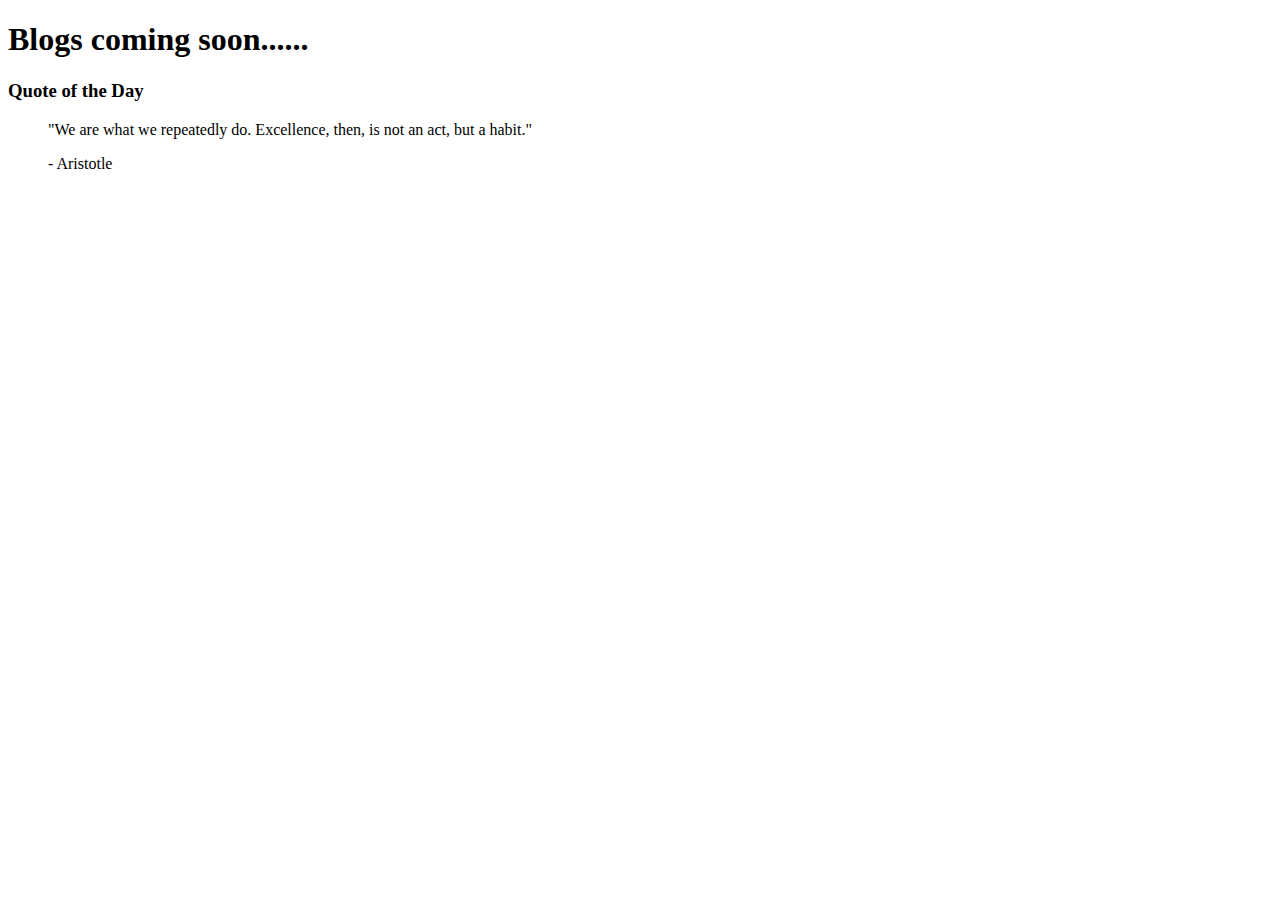
==== blog.html @ 6dab1ffb "commit master" ====
<!DOCTYPE html>
<html lang="en">
<head>
    <meta charset="UTF-8">
    <meta name="viewport" content="width=device-width, initial-scale=1.0">
    <title>Thoughts...</title>
</head>
<body>

<h1>Blogs coming soon......</h1>
    


        <h3>Quote of the Day</h3>
        <blockquote><p>"We are what we repeatedly do. Excellence, then, is not an act, but a habit."</p>- Aristotle</blockquote>

</body>
</html>
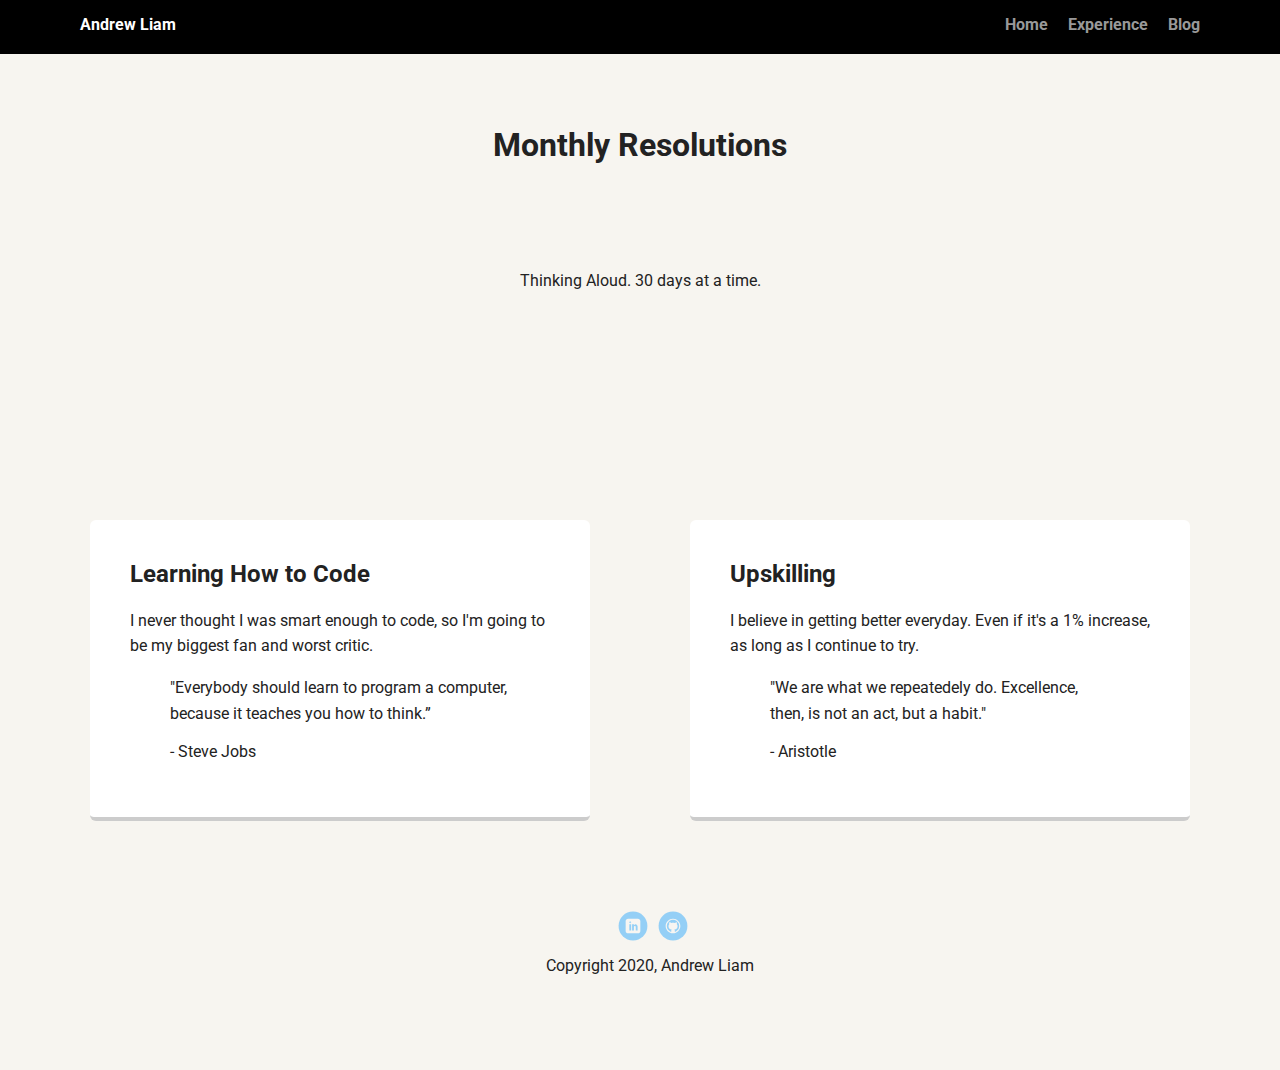
==== commit b89a2c44: "commit on master" ====
--- a/blog.html
+++ b/blog.html
@@ -1,18 +1,50 @@
-<!DOCTYPE html>
+<!doctype html>
 <html lang="en">
 <head>
-    <meta charset="UTF-8">
-    <meta name="viewport" content="width=device-width, initial-scale=1.0">
-    <title>Thoughts...</title>
-</head>
-<body>
+  <meta charset="utf-8">
+  <title>Monthly Resolutions</title>
+  <meta name="viewport" content="width=device-width, initial-scale=1.0">
+  <link rel="stylesheet" href="styles.css">
+  <link href="https://fonts.googleapis.com/css?family=Muli%7CRoboto:400,300,500,700,900" rel="stylesheet"></head>
+  <link rel="icon" href="favicon.ico">
+  <body>
 
-<h1>Blogs coming soon......</h1>
-    
+    <div class="main-nav">
+        <ul class="nav">
+          <li class="name">Andrew Liam</li>
+          <li><a href="index.html">Home</a></li>
+          <li><a href="experience.html">Experience</a></li>
+          <li><a href="blog.html">Blog</a></li>
+        </ul>
+    </div>
 
+    <header>
+        <h1 class="blog-title">Monthly Resolutions</h1>
+        <p class="tagline">Thinking Aloud. 30 days at a time.</p>
+    </header>
 
-        <h3>Quote of the Day</h3>
-        <blockquote><p>"We are what we repeatedly do. Excellence, then, is not an act, but a habit."</p>- Aristotle</blockquote>
+    <main class="flex">
+      <div class="card">
+        <h2>Learning How to Code</h2>
+        <p>I never thought I was smart enough to code, so I'm going to be my biggest fan and worst critic.</p>
 
-</body>
-</html>+        <blockquote><p>"Everybody should learn to program a computer, because it teaches you how to think.”</p>- Steve Jobs</blockquote>
+
+      </div> 
+
+      <div class="card">
+        <h2>Upskilling</h2>
+        <p>I believe in getting better everyday. Even if it's a 1% increase, as long as I continue to try.</p>
+        
+        <blockquote class= "code"><p>"We are what we repeatedely do. Excellence, then, is not an act, but a habit."</p>- Aristotle</blockquote>
+    </div>
+    </main>
+    <footer>
+      <ul>
+        <li><a href="https://www.linkedin.com/in/andrewliam/"  class="social linkedin" target="_blank">LinkedIn</a></li>
+        <li><a href="https://github.com/ajliam" class="social github" target="_blank">Github</a></li>
+      </ul>
+      <p class="copyright">Copyright 2020, Andrew Liam</p>
+    </footer>
+  </body>
+  </html>
--- a/styles.css
+++ b/styles.css
@@ -0,0 +1,238 @@
+/* Global Layout Set-up */
+* { 
+  box-sizing: border-box;
+}
+  
+body {
+  margin: 0;
+  padding: 0;
+  text-align: center;
+  font-family: 'Roboto', sans-serif;
+  color: #222;
+  background: #f7f5f0;
+}
+/* Link Styles.......................................... */
+
+a {
+  text-decoration: none;
+  color: #999;
+}
+a:hover {
+  color: #6633ff;
+}
+
+/* Section Styles.......................................... */
+
+.main-nav {
+  width: 100%;
+  background: black;
+  min-height: 30px;
+  padding: 10px;
+  position: fixed;
+  text-align: center;
+}
+.nav {
+  display: flex;
+  justify-content: space-around;
+  font-weight: 700;
+  list-style-type: none;
+  margin: 0 auto;
+  padding: 0;
+}
+
+.nav .name {
+    display: block;
+    margin-right: auto;
+    color: white;
+}
+.nav li {
+  padding: 5px 10px 10px 10px;
+}
+.nav a {
+  transition: all .5s;
+}
+.nav a:hover {
+  color: white
+}
+
+header {
+  text-align: center;
+  background: url('images/Mountain.jpg') no-repeat top center ;
+  background-size: cover;
+  overflow: hidden;
+  padding-top: 50px;
+}
+header {
+  line-height: 1.5;
+}
+header .profile-image {
+  margin-top: 40px;
+  width: 150px;
+  height: 150px;
+  border-radius: 50%;
+  border: 3px solid white;
+  transition: all .5s;
+}
+header .profile-image:hover {
+  transform: scale(2.0) rotate(5deg);
+}
+.tag {
+  background-color: #efefef;
+  color: black;
+  padding: 10px;
+  border-radius: 5px;
+  display: table;
+  margin: 10px auto;
+} 
+.location {
+  background-color: #222;
+  color: yellow;
+}
+
+/* background.......................................... */
+.card {
+  margin: 30px;
+  padding: 20px 40px 40px;
+  max-width: 500px;
+  text-align: left;
+  background: #fff;
+  border-bottom: 4px solid #ccc;
+  border-radius: 6px;
+  transition: all .5s;
+}
+.card:hover {
+  border-color: #99f3ff;
+}
+
+ul.skills {
+  padding: 0;
+  text-align: center;
+}
+
+.skills li {
+  border-radius: 6px;
+  display: inline-block;
+  background: #ff9904;
+  color: white;
+  padding: 5px 10px;
+  margin: 2px;
+}
+
+.skills li:nth-child(odd) {
+  background: #0399ff;
+}
+
+.code-img {
+  width: 25%;
+  margin-left: 40%;
+}
+
+/* footer section..................................... */
+
+footer {
+  width: 100%;
+  min-height: 30px;
+  padding: 20px 0 40px 20px;
+}
+
+footer .copyright {
+  top: -8px;
+  font-size: .75em;
+}
+
+footer ul {
+  list-style-type: none;
+  margin: 0;
+  padding: 0;
+}
+
+footer ul li {
+  display: inline-block;
+}
+
+a.social {
+  display: inline-block;
+  text-indent: -9999px;
+  margin-left: 5px;
+  width: 30px;
+  height: 30px;
+  background-size: 30px 30px;
+  opacity: .4;
+  transition: all .5s;
+}
+
+a.linkedin {
+  background-image: url(images/linkedin.svg);
+}
+a.github {
+  background-image: url(images/github.svg);
+}
+a.social:hover {
+  opacity: 1;
+}
+.clearfix {
+  clear: both;
+}
+
+/* Styles for larger screens.......................................... */
+@media screen and (min-width: 720px) {
+  
+  .flex {
+      display: -ms-flexbox;      /* TWEENER - IE 10 */
+      display: flex; 
+      max-width: 1200px;
+      -ms-flex-pack: distribute;
+      justify-content: space-around;
+      margin: 0 auto;
+  }
+
+  header {
+    min-height: 470px;
+  }
+
+  .nav {
+    max-width: 1200px;
+    padding: 0 30px;
+  }
+
+
+  main {
+    padding-top: 20px;
+  }
+
+  main p {
+    line-height: 1.6em;
+  }
+
+  footer {
+    font-size: 1.3em;
+    max-width: 1200px;
+    margin: 40px auto;
+  }
+
+}
+
+/* Blog Section.......................................... */
+
+.blog-title {
+  padding: 50px;
+}
+
+.tagline {
+  margin-top: 50px;
+}
+
+
+/* Experience section.......................................... */
+
+.middle-container {
+  margin: 50px;
+  text-align: left;
+}
+
+#footer {
+  position: absolute;
+  bottom: 0;
+  width: 100%;
+  height: 2.5rem;
+}